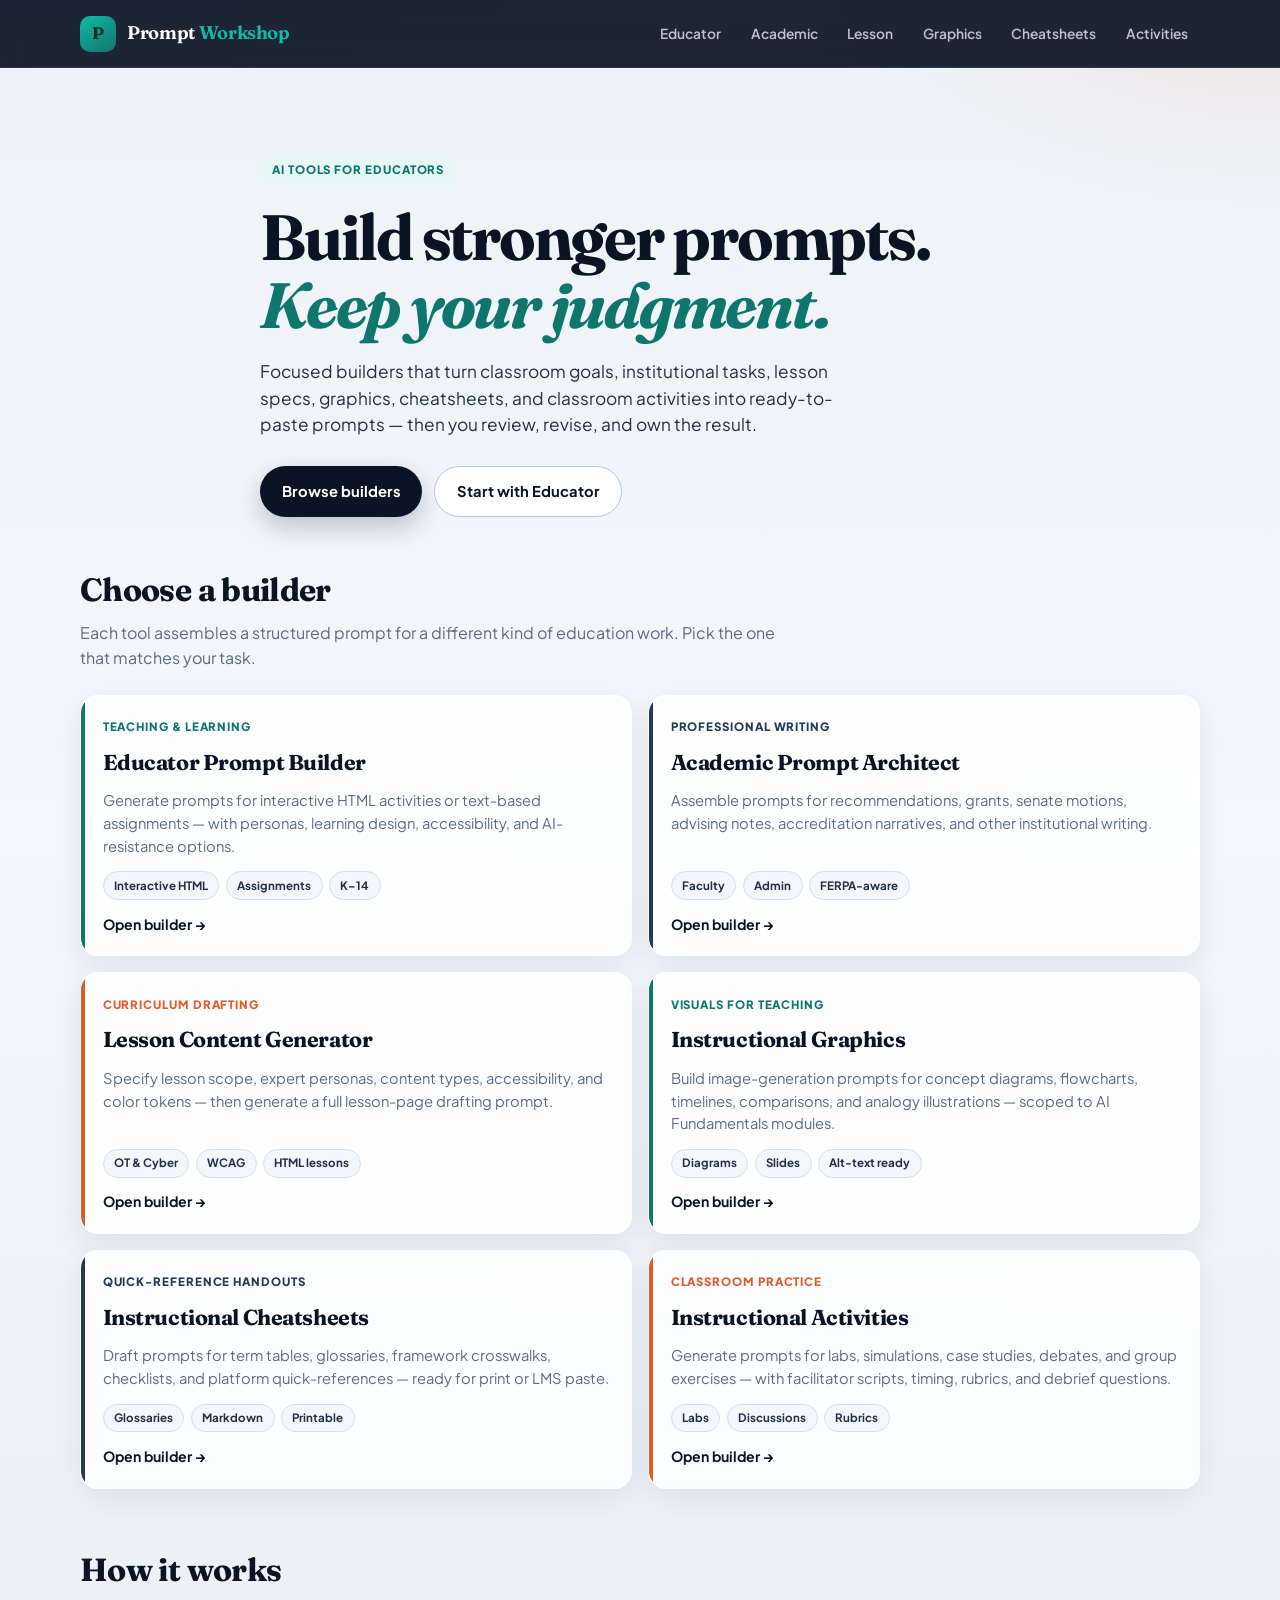
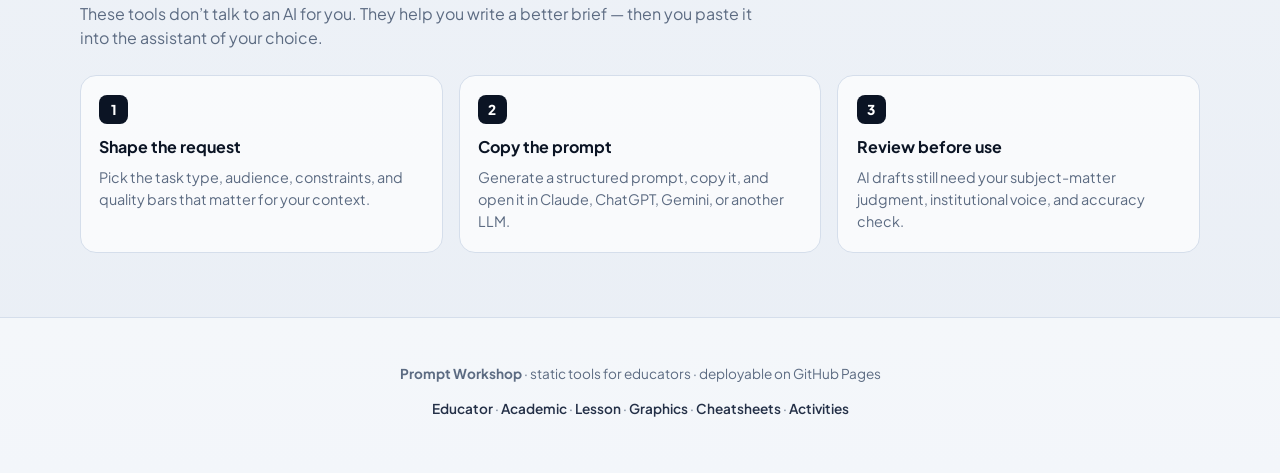
==== index.html @ 2d7a58cf "Add Prompt Workshop static site with six prompt builders Ship a GitHub Pages-ready home page and bui" ====
<!DOCTYPE html>
<html lang="en">
<head>
  <meta charset="UTF-8" />
  <meta name="viewport" content="width=device-width, initial-scale=1.0" />
  <meta name="description" content="Prompt Workshop — assemble ready-to-paste AI prompts for teaching, academic writing, and lesson content." />
  <title>Prompt Workshop</title>
  <link rel="preconnect" href="https://fonts.googleapis.com" />
  <link rel="preconnect" href="https://fonts.gstatic.com" crossorigin />
  <link href="https://fonts.googleapis.com/css2?family=Fraunces:opsz,wght@9..144,500;9..144,650;9..144,700&family=IBM+Plex+Mono:wght@400;500&family=Plus+Jakarta+Sans:wght@400;500;600;700;800&display=swap" rel="stylesheet" />
  <link rel="stylesheet" href="assets/css/site.css" />
</head>
<body>
  <a class="skip-link" href="#main">Skip to content</a>

  <header class="site-header" role="banner">
    <div class="site-header-inner">
      <a class="brand" href="index.html" aria-current="page">
        <span class="brand-mark" aria-hidden="true">P</span>
        <span class="brand-name">Prompt <span>Workshop</span></span>
      </a>
      <nav class="nav-links" aria-label="Primary">
        <a href="builders/educator.html">Educator</a>
        <a href="builders/academic.html">Academic</a>
        <a href="builders/lesson.html">Lesson</a>
        <a href="builders/graphics.html">Graphics</a>
        <a href="builders/cheatsheets.html">Cheatsheets</a>
        <a href="builders/activities.html">Activities</a>
      </nav>
    </div>
  </header>

  <main id="main">
    <section class="home-hero" aria-labelledby="hero-title">
      <div class="home-hero-inner">
        <span class="eyebrow">AI tools for educators</span>
        <h1 id="hero-title">Build stronger prompts.<br /><em>Keep your judgment.</em></h1>
        <p class="home-lead">
          Focused builders that turn classroom goals, institutional tasks, lesson specs,
          graphics, cheatsheets, and classroom activities into ready-to-paste prompts — then you review, revise, and own the result.
        </p>
        <div class="cta-row">
          <a class="btn btn-primary" href="#builders">Browse builders</a>
          <a class="btn btn-secondary" href="builders/educator.html">Start with Educator</a>
        </div>
      </div>
    </section>

    <section class="section" id="builders" aria-labelledby="builders-title">
      <div class="section-head">
        <h2 id="builders-title">Choose a builder</h2>
        <p>Each tool assembles a structured prompt for a different kind of education work. Pick the one that matches your task.</p>
      </div>
      <div class="builder-grid">
        <a class="builder-card" data-accent="teal" href="builders/educator.html">
          <span class="card-kicker">Teaching &amp; learning</span>
          <h3>Educator Prompt Builder</h3>
          <p>Generate prompts for interactive HTML activities or text-based assignments — with personas, learning design, accessibility, and AI-resistance options.</p>
          <div class="card-meta">
            <span class="chip-meta">Interactive HTML</span>
            <span class="chip-meta">Assignments</span>
            <span class="chip-meta">K–14</span>
          </div>
          <span class="card-cta">Open builder →</span>
        </a>

        <a class="builder-card" data-accent="navy" href="builders/academic.html">
          <span class="card-kicker">Professional writing</span>
          <h3>Academic Prompt Architect</h3>
          <p>Assemble prompts for recommendations, grants, senate motions, advising notes, accreditation narratives, and other institutional writing.</p>
          <div class="card-meta">
            <span class="chip-meta">Faculty</span>
            <span class="chip-meta">Admin</span>
            <span class="chip-meta">FERPA-aware</span>
          </div>
          <span class="card-cta">Open builder →</span>
        </a>

        <a class="builder-card" data-accent="coral" href="builders/lesson.html">
          <span class="card-kicker">Curriculum drafting</span>
          <h3>Lesson Content Generator</h3>
          <p>Specify lesson scope, expert personas, content types, accessibility, and color tokens — then generate a full lesson-page drafting prompt.</p>
          <div class="card-meta">
            <span class="chip-meta">OT &amp; Cyber</span>
            <span class="chip-meta">WCAG</span>
            <span class="chip-meta">HTML lessons</span>
          </div>
          <span class="card-cta">Open builder →</span>
        </a>

        <a class="builder-card" data-accent="teal" href="builders/graphics.html">
          <span class="card-kicker">Visuals for teaching</span>
          <h3>Instructional Graphics</h3>
          <p>Build image-generation prompts for concept diagrams, flowcharts, timelines, comparisons, and analogy illustrations — scoped to AI Fundamentals modules.</p>
          <div class="card-meta">
            <span class="chip-meta">Diagrams</span>
            <span class="chip-meta">Slides</span>
            <span class="chip-meta">Alt-text ready</span>
          </div>
          <span class="card-cta">Open builder →</span>
        </a>

        <a class="builder-card" data-accent="navy" href="builders/cheatsheets.html">
          <span class="card-kicker">Quick-reference handouts</span>
          <h3>Instructional Cheatsheets</h3>
          <p>Draft prompts for term tables, glossaries, framework crosswalks, checklists, and platform quick-references — ready for print or LMS paste.</p>
          <div class="card-meta">
            <span class="chip-meta">Glossaries</span>
            <span class="chip-meta">Markdown</span>
            <span class="chip-meta">Printable</span>
          </div>
          <span class="card-cta">Open builder →</span>
        </a>

        <a class="builder-card" data-accent="coral" href="builders/activities.html">
          <span class="card-kicker">Classroom practice</span>
          <h3>Instructional Activities</h3>
          <p>Generate prompts for labs, simulations, case studies, debates, and group exercises — with facilitator scripts, timing, rubrics, and debrief questions.</p>
          <div class="card-meta">
            <span class="chip-meta">Labs</span>
            <span class="chip-meta">Discussions</span>
            <span class="chip-meta">Rubrics</span>
          </div>
          <span class="card-cta">Open builder →</span>
        </a>
      </div>
    </section>

    <section class="section" aria-labelledby="how-title">
      <div class="section-head">
        <h2 id="how-title">How it works</h2>
        <p>These tools don’t talk to an AI for you. They help you write a better brief — then you paste it into the assistant of your choice.</p>
      </div>
      <div class="steps">
        <article class="step">
          <div class="step-num">1</div>
          <h3>Shape the request</h3>
          <p>Pick the task type, audience, constraints, and quality bars that matter for your context.</p>
        </article>
        <article class="step">
          <div class="step-num">2</div>
          <h3>Copy the prompt</h3>
          <p>Generate a structured prompt, copy it, and open it in Claude, ChatGPT, Gemini, or another LLM.</p>
        </article>
        <article class="step">
          <div class="step-num">3</div>
          <h3>Review before use</h3>
          <p>AI drafts still need your subject-matter judgment, institutional voice, and accuracy check.</p>
        </article>
      </div>
    </section>
  </main>

  <footer class="site-footer">
    <p><strong>Prompt Workshop</strong> · static tools for educators · deployable on GitHub Pages</p>
    <p style="margin-top:0.4rem;"><a href="builders/educator.html">Educator</a> · <a href="builders/academic.html">Academic</a> · <a href="builders/lesson.html">Lesson</a> · <a href="builders/graphics.html">Graphics</a> · <a href="builders/cheatsheets.html">Cheatsheets</a> · <a href="builders/activities.html">Activities</a></p>
  </footer>
</body>
</html>
---- assets/css/site.css ----
/* Prompt Workshop — shared design system */
:root {
  --ink: #0b1424;
  --ink-soft: #243047;
  --muted: #5c6b82;
  --paper: #f3f6fa;
  --surface: #ffffff;
  --line: #d5deeb;
  --line-strong: #b7c4d8;
  --teal: #0f766e;
  --teal-bright: #14b8a6;
  --teal-soft: #e6f7f4;
  --coral: #e05a2b;
  --coral-soft: #fff0e9;
  --navy: #102a43;
  --navy-mid: #243b53;
  --success: #157a3c;
  --success-soft: #e8f7ee;
  --shadow: 0 10px 30px rgba(16, 42, 67, 0.08);
  --shadow-lg: 0 24px 60px rgba(16, 42, 67, 0.14);
  --radius: 14px;
  --radius-sm: 8px;
  --font-display: "Fraunces", Georgia, serif;
  --font-body: "Plus Jakarta Sans", system-ui, sans-serif;
  --font-mono: "IBM Plex Mono", ui-monospace, monospace;
  --header-h: 68px;
  --max: 1120px;
  --transition: 180ms ease;
}

*, *::before, *::after { box-sizing: border-box; }
html { scroll-behavior: smooth; }
@media (prefers-reduced-motion: reduce) {
  *, *::before, *::after {
    animation: none !important;
    transition: none !important;
    scroll-behavior: auto !important;
  }
}

body {
  margin: 0;
  min-height: 100vh;
  font-family: var(--font-body);
  color: var(--ink);
  background:
    radial-gradient(1200px 500px at 10% -10%, rgba(20, 184, 166, 0.16), transparent 55%),
    radial-gradient(900px 420px at 100% 0%, rgba(224, 90, 43, 0.10), transparent 50%),
    linear-gradient(180deg, #eef3f8 0%, var(--paper) 40%, #e9eef5 100%);
  line-height: 1.55;
  -webkit-font-smoothing: antialiased;
}

a { color: var(--teal); }
a:focus-visible,
button:focus-visible,
input:focus-visible,
select:focus-visible,
textarea:focus-visible,
[tabindex]:focus-visible {
  outline: 3px solid var(--coral);
  outline-offset: 2px;
}

.skip-link {
  position: absolute;
  top: -48px;
  left: 1rem;
  z-index: 1000;
  background: var(--coral);
  color: #fff;
  padding: 0.55rem 1rem;
  border-radius: 0 0 8px 8px;
  font-weight: 700;
  text-decoration: none;
}
.skip-link:focus { top: 0; }

.site-header {
  position: sticky;
  top: 0;
  z-index: 100;
  height: var(--header-h);
  display: flex;
  align-items: center;
  backdrop-filter: blur(14px);
  background: rgba(11, 20, 36, 0.92);
  border-bottom: 1px solid rgba(255, 255, 255, 0.08);
}
.site-header-inner {
  width: min(100% - 2rem, var(--max));
  margin: 0 auto;
  display: flex;
  align-items: center;
  justify-content: space-between;
  gap: 1rem;
}
.brand {
  display: inline-flex;
  align-items: center;
  gap: 0.7rem;
  text-decoration: none;
  color: #fff;
}
.brand-mark {
  width: 36px;
  height: 36px;
  border-radius: 10px;
  display: grid;
  place-items: center;
  background: linear-gradient(145deg, var(--teal-bright), var(--teal));
  color: #042f2e;
  font-family: var(--font-display);
  font-weight: 700;
  font-size: 1.05rem;
}
.brand-name {
  font-family: var(--font-display);
  font-weight: 650;
  font-size: 1.15rem;
  letter-spacing: -0.02em;
}
.brand-name span { color: var(--teal-bright); }
.nav-links {
  display: flex;
  align-items: center;
  gap: 0.35rem;
  flex-wrap: wrap;
  justify-content: flex-end;
}
.nav-links a {
  color: rgba(255, 255, 255, 0.72);
  text-decoration: none;
  font-size: 0.86rem;
  font-weight: 600;
  padding: 0.45rem 0.75rem;
  border-radius: 999px;
  transition: background var(--transition), color var(--transition);
}
.nav-links a:hover,
.nav-links a[aria-current="page"] {
  color: #fff;
  background: rgba(255, 255, 255, 0.1);
}

.site-footer {
  margin-top: 4rem;
  padding: 2rem 1rem 2.5rem;
  text-align: center;
  color: var(--muted);
  font-size: 0.85rem;
  border-top: 1px solid var(--line);
  background: rgba(255, 255, 255, 0.45);
}
.site-footer a { color: var(--ink-soft); font-weight: 600; text-decoration: none; }
.site-footer a:hover { color: var(--teal); }

/* Home hero */
.home-hero {
  position: relative;
  overflow: hidden;
  padding: clamp(3rem, 8vw, 5.5rem) 1rem 3rem;
}
.home-hero-inner {
  width: min(100%, var(--max));
  margin: 0 auto;
  display: grid;
  gap: 1.25rem;
  max-width: 760px;
  animation: rise-in 700ms cubic-bezier(0.22, 1, 0.36, 1) both;
}
@keyframes rise-in {
  from { opacity: 0; transform: translateY(18px); }
  to { opacity: 1; transform: translateY(0); }
}
@keyframes fade-up {
  from { opacity: 0; transform: translateY(12px); }
  to { opacity: 1; transform: translateY(0); }
}
.eyebrow {
  display: inline-flex;
  align-items: center;
  gap: 0.45rem;
  width: fit-content;
  padding: 0.3rem 0.75rem;
  border-radius: 999px;
  background: var(--teal-soft);
  color: var(--teal);
  font-size: 0.72rem;
  font-weight: 800;
  letter-spacing: 0.08em;
  text-transform: uppercase;
}
.home-hero h1 {
  margin: 0;
  font-family: var(--font-display);
  font-size: clamp(2.4rem, 6vw, 4rem);
  line-height: 1.05;
  letter-spacing: -0.035em;
  color: var(--ink);
}
.home-hero h1 em {
  font-style: italic;
  color: var(--teal);
}
.home-lead {
  margin: 0;
  max-width: 46ch;
  font-size: 1.08rem;
  color: var(--ink-soft);
}
.cta-row {
  display: flex;
  flex-wrap: wrap;
  gap: 0.75rem;
  margin-top: 0.5rem;
}
.btn {
  display: inline-flex;
  align-items: center;
  justify-content: center;
  gap: 0.45rem;
  border: none;
  border-radius: 999px;
  padding: 0.8rem 1.35rem;
  font: inherit;
  font-weight: 700;
  font-size: 0.92rem;
  cursor: pointer;
  text-decoration: none;
  transition: transform var(--transition), box-shadow var(--transition), background var(--transition);
}
.btn:hover { transform: translateY(-1px); }
.btn-primary {
  background: var(--ink);
  color: #fff;
  box-shadow: 0 10px 24px rgba(11, 20, 36, 0.22);
}
.btn-primary:hover { background: var(--navy-mid); color: #fff; }
.btn-secondary {
  background: #fff;
  color: var(--ink);
  border: 1.5px solid var(--line-strong);
}
.btn-secondary:hover { border-color: var(--ink); color: var(--ink); }
.btn-accent {
  background: var(--teal);
  color: #fff;
}
.btn-accent:hover { background: #0d9488; color: #fff; }
.btn-ghost {
  background: transparent;
  color: var(--ink-soft);
  border: 1.5px solid var(--line);
}
.btn-ghost:hover { border-color: var(--ink); color: var(--ink); }
.btn-sm { padding: 0.5rem 0.9rem; font-size: 0.82rem; }

.section {
  width: min(100% - 2rem, var(--max));
  margin: 0 auto 3.5rem;
}
.section-head {
  display: grid;
  gap: 0.45rem;
  margin-bottom: 1.5rem;
}
.section-head h2 {
  margin: 0;
  font-family: var(--font-display);
  font-size: clamp(1.55rem, 3vw, 2rem);
  letter-spacing: -0.02em;
}
.section-head p {
  margin: 0;
  color: var(--muted);
  max-width: 58ch;
}

.builder-grid {
  display: grid;
  grid-template-columns: repeat(2, 1fr);
  gap: 1rem;
}
@media (max-width: 720px) {
  .builder-grid { grid-template-columns: 1fr; }
}
.builder-card:nth-child(4) { animation-delay: 320ms; }
.builder-card:nth-child(5) { animation-delay: 400ms; }
.builder-card:nth-child(6) { animation-delay: 480ms; }
.builder-card {
  position: relative;
  display: flex;
  flex-direction: column;
  gap: 0.85rem;
  padding: 1.4rem 1.35rem 1.25rem;
  background: rgba(255, 255, 255, 0.82);
  border: 1px solid rgba(255, 255, 255, 0.9);
  border-radius: 18px;
  box-shadow: var(--shadow);
  text-decoration: none;
  color: inherit;
  overflow: hidden;
  transition: transform var(--transition), box-shadow var(--transition);
  animation: fade-up 650ms cubic-bezier(0.22, 1, 0.36, 1) both;
}
.builder-card:nth-child(1) { animation-delay: 80ms; }
.builder-card:nth-child(2) { animation-delay: 160ms; }
.builder-card:nth-child(3) { animation-delay: 240ms; }
.builder-card::before {
  content: "";
  position: absolute;
  inset: 0 auto 0 0;
  width: 4px;
  background: var(--accent, var(--teal));
}
.builder-card:hover {
  transform: translateY(-3px);
  box-shadow: var(--shadow-lg);
}
.builder-card:hover .card-cta {
  transform: translateX(4px);
}
.builder-card[data-accent="teal"] { --accent: var(--teal); }
.builder-card[data-accent="coral"] { --accent: var(--coral); }
.builder-card[data-accent="navy"] { --accent: var(--navy-mid); }
.card-kicker {
  font-size: 0.72rem;
  font-weight: 800;
  letter-spacing: 0.08em;
  text-transform: uppercase;
  color: var(--accent, var(--teal));
}
.builder-card h3 {
  margin: 0;
  font-family: var(--font-display);
  font-size: 1.35rem;
  letter-spacing: -0.02em;
  line-height: 1.2;
}
.builder-card p {
  margin: 0;
  color: var(--muted);
  font-size: 0.92rem;
  flex: 1;
}
.card-meta {
  display: flex;
  flex-wrap: wrap;
  gap: 0.4rem;
}
.chip-meta {
  font-size: 0.72rem;
  font-weight: 700;
  color: var(--ink-soft);
  background: var(--paper);
  border: 1px solid var(--line);
  border-radius: 999px;
  padding: 0.28rem 0.65rem;
}
.card-cta {
  font-weight: 700;
  font-size: 0.88rem;
  color: var(--ink);
  display: inline-block;
  transition: transform var(--transition);
}

.steps {
  display: grid;
  grid-template-columns: repeat(3, 1fr);
  gap: 1rem;
}
@media (max-width: 800px) {
  .steps { grid-template-columns: 1fr; }
}
.step {
  padding: 1.2rem 1.15rem;
  border-radius: 16px;
  background: rgba(255, 255, 255, 0.7);
  border: 1px solid var(--line);
}
.step-num {
  display: inline-grid;
  place-items: center;
  width: 1.8rem;
  height: 1.8rem;
  border-radius: 8px;
  background: var(--ink);
  color: #fff;
  font-weight: 800;
  font-size: 0.85rem;
  margin-bottom: 0.7rem;
}
.step h3 {
  margin: 0 0 0.35rem;
  font-size: 1rem;
}
.step p {
  margin: 0;
  color: var(--muted);
  font-size: 0.9rem;
}

/* Builder page chrome */
.builder-shell {
  width: min(100% - 2rem, 1200px);
  margin: 1.5rem auto 3rem;
}
.builder-intro {
  margin-bottom: 1.5rem;
  padding: 1.5rem 1.6rem;
  border-radius: 18px;
  background:
    linear-gradient(135deg, rgba(15, 118, 110, 0.08), transparent 45%),
    linear-gradient(180deg, #fff, #f7fafc);
  border: 1px solid var(--line);
  box-shadow: var(--shadow);
}
.builder-intro h1 {
  margin: 0 0 0.4rem;
  font-family: var(--font-display);
  font-size: clamp(1.7rem, 3.5vw, 2.35rem);
  letter-spacing: -0.025em;
}
.builder-intro p {
  margin: 0;
  color: var(--ink-soft);
  max-width: 70ch;
}
.builder-layout {
  display: grid;
  grid-template-columns: 1.15fr 0.85fr;
  gap: 1.1rem;
  align-items: start;
}
@media (max-width: 980px) {
  .builder-layout { grid-template-columns: 1fr; }
}
.panel {
  background: rgba(255, 255, 255, 0.88);
  border: 1px solid var(--line);
  border-radius: 16px;
  box-shadow: var(--shadow);
  overflow: hidden;
}
.panel-head {
  display: flex;
  align-items: baseline;
  justify-content: space-between;
  gap: 0.75rem;
  padding: 0.95rem 1.15rem;
  border-bottom: 1px solid var(--line);
  background: linear-gradient(180deg, #fff, #f8fafc);
}
.panel-head h2 {
  margin: 0;
  font-size: 0.95rem;
  font-weight: 800;
  letter-spacing: 0.01em;
}
.panel-head .hint {
  color: var(--muted);
  font-size: 0.78rem;
}
.panel-body { padding: 1.1rem 1.15rem 1.25rem; }
.stack > * + * { margin-top: 1.15rem; }

.field-label {
  display: block;
  margin-bottom: 0.4rem;
  font-size: 0.78rem;
  font-weight: 800;
  letter-spacing: 0.04em;
  text-transform: uppercase;
  color: var(--ink-soft);
}
.field-hint {
  margin: 0.35rem 0 0.55rem;
  font-size: 0.8rem;
  color: var(--muted);
}
input[type="text"],
input[type="number"],
input[type="url"],
select,
textarea {
  width: 100%;
  border: 1.5px solid var(--line);
  border-radius: var(--radius-sm);
  background: #fff;
  color: var(--ink);
  font: inherit;
  padding: 0.65rem 0.75rem;
  transition: border-color var(--transition), box-shadow var(--transition);
}
textarea { min-height: 96px; resize: vertical; font-family: inherit; }
input:focus, select:focus, textarea:focus {
  border-color: var(--teal);
  box-shadow: 0 0 0 3px rgba(15, 118, 110, 0.15);
  outline: none;
}
.row {
  display: grid;
  grid-template-columns: repeat(auto-fit, minmax(160px, 1fr));
  gap: 0.75rem;
}

.chip-grid {
  display: flex;
  flex-wrap: wrap;
  gap: 0.45rem;
}
.chip {
  appearance: none;
  border: 1.5px solid var(--line);
  background: #fff;
  color: var(--ink-soft);
  border-radius: 999px;
  padding: 0.42rem 0.8rem;
  font: inherit;
  font-size: 0.82rem;
  font-weight: 600;
  cursor: pointer;
  transition: background var(--transition), border-color var(--transition), color var(--transition), transform 120ms ease;
}
.chip:hover { border-color: var(--teal); color: var(--ink); transform: translateY(-1px); }
.chip.active,
.chip[aria-pressed="true"],
.chip.checked {
  background: var(--teal-soft);
  border-color: var(--teal);
  color: var(--teal);
}
.chip-card {
  display: flex;
  flex-direction: column;
  gap: 0.2rem;
  align-items: flex-start;
  text-align: left;
  width: 100%;
  border-radius: 12px;
  padding: 0.75rem 0.85rem;
}
.chip-card .chip-title { font-weight: 750; color: var(--ink); font-size: 0.88rem; }
.chip-card .chip-desc { font-size: 0.78rem; color: var(--muted); font-weight: 500; line-height: 1.4; }
.chip-card.active .chip-title,
.chip-card.checked .chip-title { color: var(--teal); }

.seg {
  display: inline-flex;
  flex-wrap: wrap;
  gap: 0.35rem;
  padding: 0.25rem;
  background: var(--paper);
  border: 1px solid var(--line);
  border-radius: 999px;
}
.seg button {
  border: none;
  background: transparent;
  color: var(--muted);
  font: inherit;
  font-weight: 700;
  font-size: 0.82rem;
  padding: 0.45rem 0.85rem;
  border-radius: 999px;
  cursor: pointer;
}
.seg button.active {
  background: #fff;
  color: var(--ink);
  box-shadow: var(--shadow);
}

.output-panel {
  position: sticky;
  top: calc(var(--header-h) + 1rem);
}
.output-box {
  width: 100%;
  min-height: 320px;
  max-height: 62vh;
  border: 1.5px solid var(--line);
  border-radius: 12px;
  background: #0b1424;
  color: #d7e8ff;
  font-family: var(--font-mono);
  font-size: 0.78rem;
  line-height: 1.55;
  padding: 1rem;
  white-space: pre-wrap;
  overflow: auto;
}
.output-box.empty { color: #7f92ad; }
.output-actions {
  display: flex;
  flex-wrap: wrap;
  gap: 0.5rem;
  margin-top: 0.85rem;
}
.stats {
  display: flex;
  gap: 0.75rem;
  color: var(--muted);
  font-size: 0.78rem;
  font-weight: 600;
  margin-bottom: 0.65rem;
}
.copy-toast {
  opacity: 0;
  color: var(--success);
  font-weight: 700;
  font-size: 0.82rem;
  transition: opacity var(--transition);
}
.copy-toast.show { opacity: 1; }

.mode-row {
  display: flex;
  gap: 0.45rem;
  flex-wrap: wrap;
  margin-bottom: 0.85rem;
}
.mode-btn {
  border: 1.5px solid var(--line);
  background: #fff;
  color: var(--ink-soft);
  border-radius: 10px;
  padding: 0.55rem 0.9rem;
  font: inherit;
  font-weight: 700;
  font-size: 0.84rem;
  cursor: pointer;
}
.mode-btn.active {
  background: var(--ink);
  border-color: var(--ink);
  color: #fff;
}

.scheme-grid {
  display: grid;
  grid-template-columns: repeat(auto-fit, minmax(140px, 1fr));
  gap: 0.6rem;
}
.scheme-card {
  border: 1.5px solid var(--line);
  border-radius: 12px;
  padding: 0.75rem;
  background: #fff;
  cursor: pointer;
  text-align: left;
}
.scheme-card.selected {
  border-color: var(--teal);
  box-shadow: 0 0 0 3px rgba(15, 118, 110, 0.12);
}
.scheme-swatches { display: flex; gap: 0.25rem; margin-bottom: 0.45rem; }
.scheme-swatches span {
  width: 18px; height: 18px; border-radius: 999px; border: 1px solid rgba(0,0,0,0.08);
}
.scheme-name { font-weight: 750; font-size: 0.82rem; }
.scheme-desc { font-size: 0.74rem; color: var(--muted); margin-top: 0.15rem; }

.feature-item {
  display: flex;
  gap: 0.75rem;
  align-items: flex-start;
  padding: 0.75rem;
  border: 1px solid var(--line);
  border-radius: 12px;
  margin-bottom: 0.5rem;
  background: #fff;
}
.feature-item .ft-title { display: block; font-weight: 750; font-size: 0.9rem; }
.feature-item .ft-desc { display: block; font-size: 0.8rem; color: var(--muted); }

.link-btn {
  background: none;
  border: none;
  color: var(--teal);
  font: inherit;
  font-weight: 700;
  font-size: 0.82rem;
  cursor: pointer;
  padding: 0;
}
.select-all-row { margin-bottom: 0.55rem; }

.lesson-preview {
  margin-top: 0.75rem;
  padding: 0.9rem 1rem;
  border-radius: 12px;
  background: var(--paper);
  border: 1px solid var(--line);
}
.lp-top {
  display: flex;
  justify-content: space-between;
  gap: 0.5rem;
  font-size: 0.78rem;
  font-weight: 700;
  color: var(--muted);
  margin-bottom: 0.35rem;
}
.lp-title { font-family: var(--font-display); font-size: 1.05rem; margin-bottom: 0.3rem; }
.lp-desc { font-size: 0.86rem; color: var(--ink-soft); }
.lp-terms { margin-top: 0.55rem; font-size: 0.8rem; color: var(--muted); }
.strand-tag {
  font-size: 0.68rem;
  font-weight: 800;
  letter-spacing: 0.04em;
  text-transform: uppercase;
  padding: 0.2rem 0.5rem;
  border-radius: 999px;
  background: var(--teal-soft);
  color: var(--teal);
}
.safety-flag {
  margin-top: 0.55rem;
  padding: 0.45rem 0.65rem;
  border-radius: 8px;
  background: var(--coral-soft);
  color: #9a3412;
  font-size: 0.78rem;
  font-weight: 700;
}

.generate-bar {
  display: flex;
  justify-content: center;
  margin: 1.25rem 0;
}
.btn-generate {
  background: linear-gradient(135deg, var(--ink), var(--navy-mid));
  color: #fff;
  border: none;
  border-radius: 999px;
  padding: 0.95rem 1.8rem;
  font: inherit;
  font-weight: 800;
  font-size: 1rem;
  cursor: pointer;
  box-shadow: 0 14px 30px rgba(11, 20, 36, 0.25);
}
.btn-generate:hover { transform: translateY(-1px); }

.required-note {
  margin-top: 0.85rem;
  font-size: 0.8rem;
  color: var(--muted);
}
.output-section { display: none; }
.output-section.show { display: block; }

.audience-groups {
  display: grid;
  gap: 0.85rem;
}
.audience-group h4 {
  margin: 0 0 0.4rem;
  font-size: 0.78rem;
  text-transform: uppercase;
  letter-spacing: 0.05em;
  color: var(--muted);
}

.persona-grid {
  display: grid;
  grid-template-columns: repeat(auto-fit, minmax(150px, 1fr));
  gap: 0.5rem;
}
.persona-btn {
  border: 1.5px solid var(--line);
  background: #fff;
  border-radius: 12px;
  padding: 0.8rem 0.75rem;
  text-align: left;
  cursor: pointer;
  font: inherit;
}
.persona-btn strong { display: block; font-size: 0.86rem; color: var(--ink); }
.persona-btn span { display: block; font-size: 0.74rem; color: var(--muted); margin-top: 0.15rem; }
.persona-btn.active {
  border-color: var(--teal);
  background: var(--teal-soft);
}

.cat-grid {
  display: grid;
  grid-template-columns: repeat(auto-fit, minmax(160px, 1fr));
  gap: 0.5rem;
}
.cat-btn {
  border: 1.5px solid var(--line);
  background: #fff;
  border-radius: 12px;
  padding: 0.85rem 0.8rem;
  text-align: left;
  cursor: pointer;
  font: inherit;
  font-weight: 700;
  font-size: 0.86rem;
  color: var(--ink);
}
.cat-btn.active {
  border-color: var(--teal);
  background: var(--teal-soft);
  color: var(--teal);
}

.example-grid {
  display: grid;
  grid-template-columns: repeat(auto-fit, minmax(220px, 1fr));
  gap: 0.55rem;
}
.example-btn {
  border: 1.5px solid var(--line);
  background: #fff;
  border-radius: 12px;
  padding: 0.8rem;
  text-align: left;
  cursor: pointer;
  font: inherit;
}
.example-btn strong { display: block; font-size: 0.84rem; margin-bottom: 0.2rem; }
.example-btn span { display: block; font-size: 0.76rem; color: var(--muted); }

@media print {
  .site-header, .site-footer, .output-actions, .generate-bar, .nav-links { display: none !important; }
  body { background: #fff; }
  .output-box { max-height: none; color: #000; background: #fff; border-color: #ccc; }
}
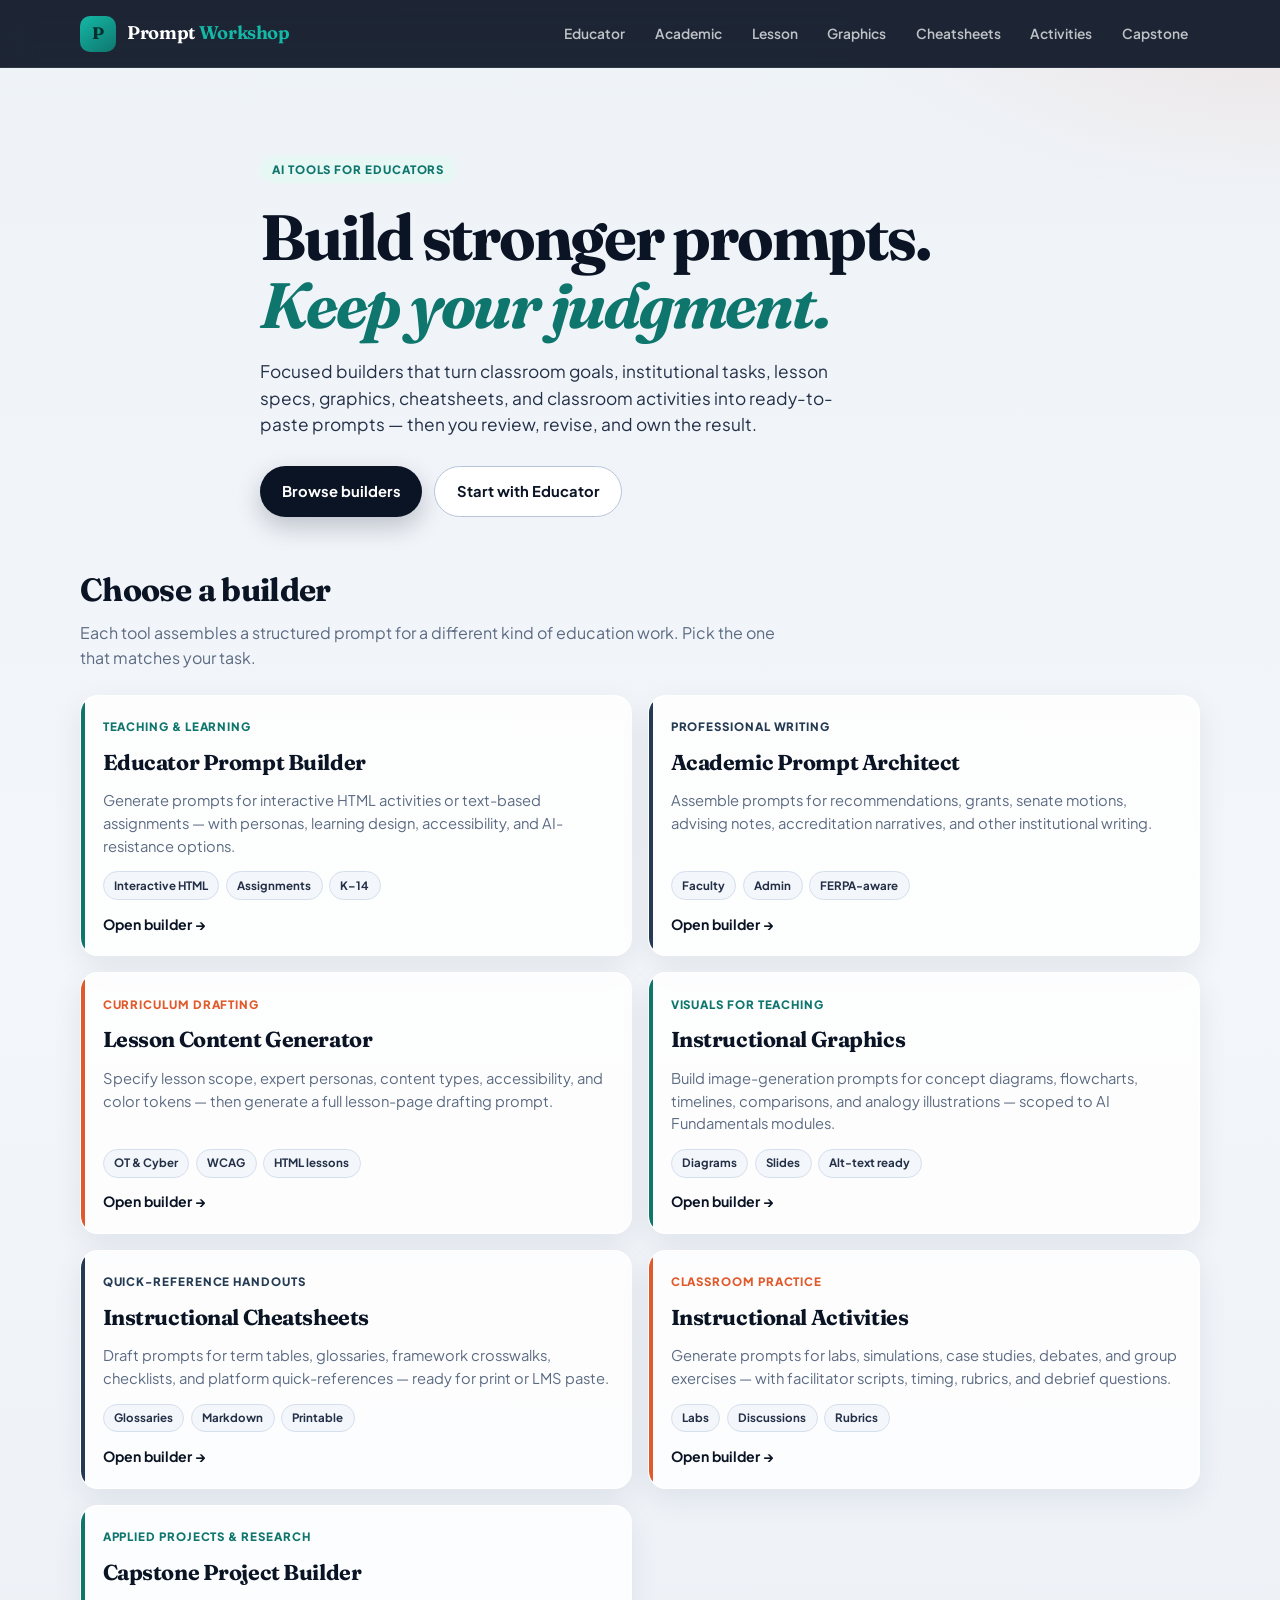
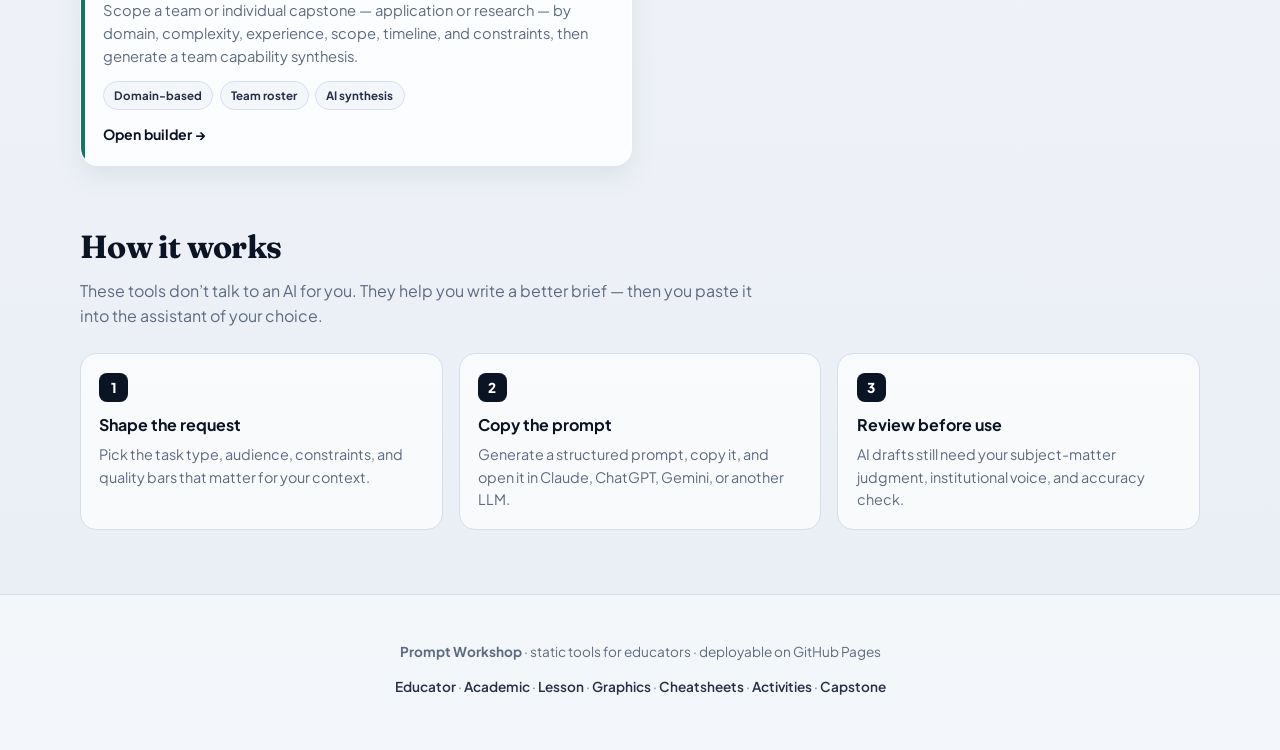
==== commit c2d8e4bb: "Add Capstone Project Builder for scoping team/individual projects Lets students pick a domain/sub-in" ====
--- a/index.html
+++ b/index.html
@@ -26,6 +26,7 @@
         <a href="builders/graphics.html">Graphics</a>
         <a href="builders/cheatsheets.html">Cheatsheets</a>
         <a href="builders/activities.html">Activities</a>
+        <a href="builders/capstone.html">Capstone</a>
       </nav>
     </div>
   </header>
@@ -123,6 +124,18 @@
           </div>
           <span class="card-cta">Open builder →</span>
         </a>
+
+        <a class="builder-card" data-accent="teal" href="builders/capstone.html">
+          <span class="card-kicker">Applied projects &amp; research</span>
+          <h3>Capstone Project Builder</h3>
+          <p>Scope a team or individual capstone — application or research — by domain, complexity, experience, scope, timeline, and constraints, then generate a team capability synthesis.</p>
+          <div class="card-meta">
+            <span class="chip-meta">Domain-based</span>
+            <span class="chip-meta">Team roster</span>
+            <span class="chip-meta">AI synthesis</span>
+          </div>
+          <span class="card-cta">Open builder →</span>
+        </a>
       </div>
     </section>
 
@@ -153,7 +166,7 @@
 
   <footer class="site-footer">
     <p><strong>Prompt Workshop</strong> · static tools for educators · deployable on GitHub Pages</p>
-    <p style="margin-top:0.4rem;"><a href="builders/educator.html">Educator</a> · <a href="builders/academic.html">Academic</a> · <a href="builders/lesson.html">Lesson</a> · <a href="builders/graphics.html">Graphics</a> · <a href="builders/cheatsheets.html">Cheatsheets</a> · <a href="builders/activities.html">Activities</a></p>
+    <p style="margin-top:0.4rem;"><a href="builders/educator.html">Educator</a> · <a href="builders/academic.html">Academic</a> · <a href="builders/lesson.html">Lesson</a> · <a href="builders/graphics.html">Graphics</a> · <a href="builders/cheatsheets.html">Cheatsheets</a> · <a href="builders/activities.html">Activities</a> · <a href="builders/capstone.html">Capstone</a></p>
   </footer>
 </body>
 </html>
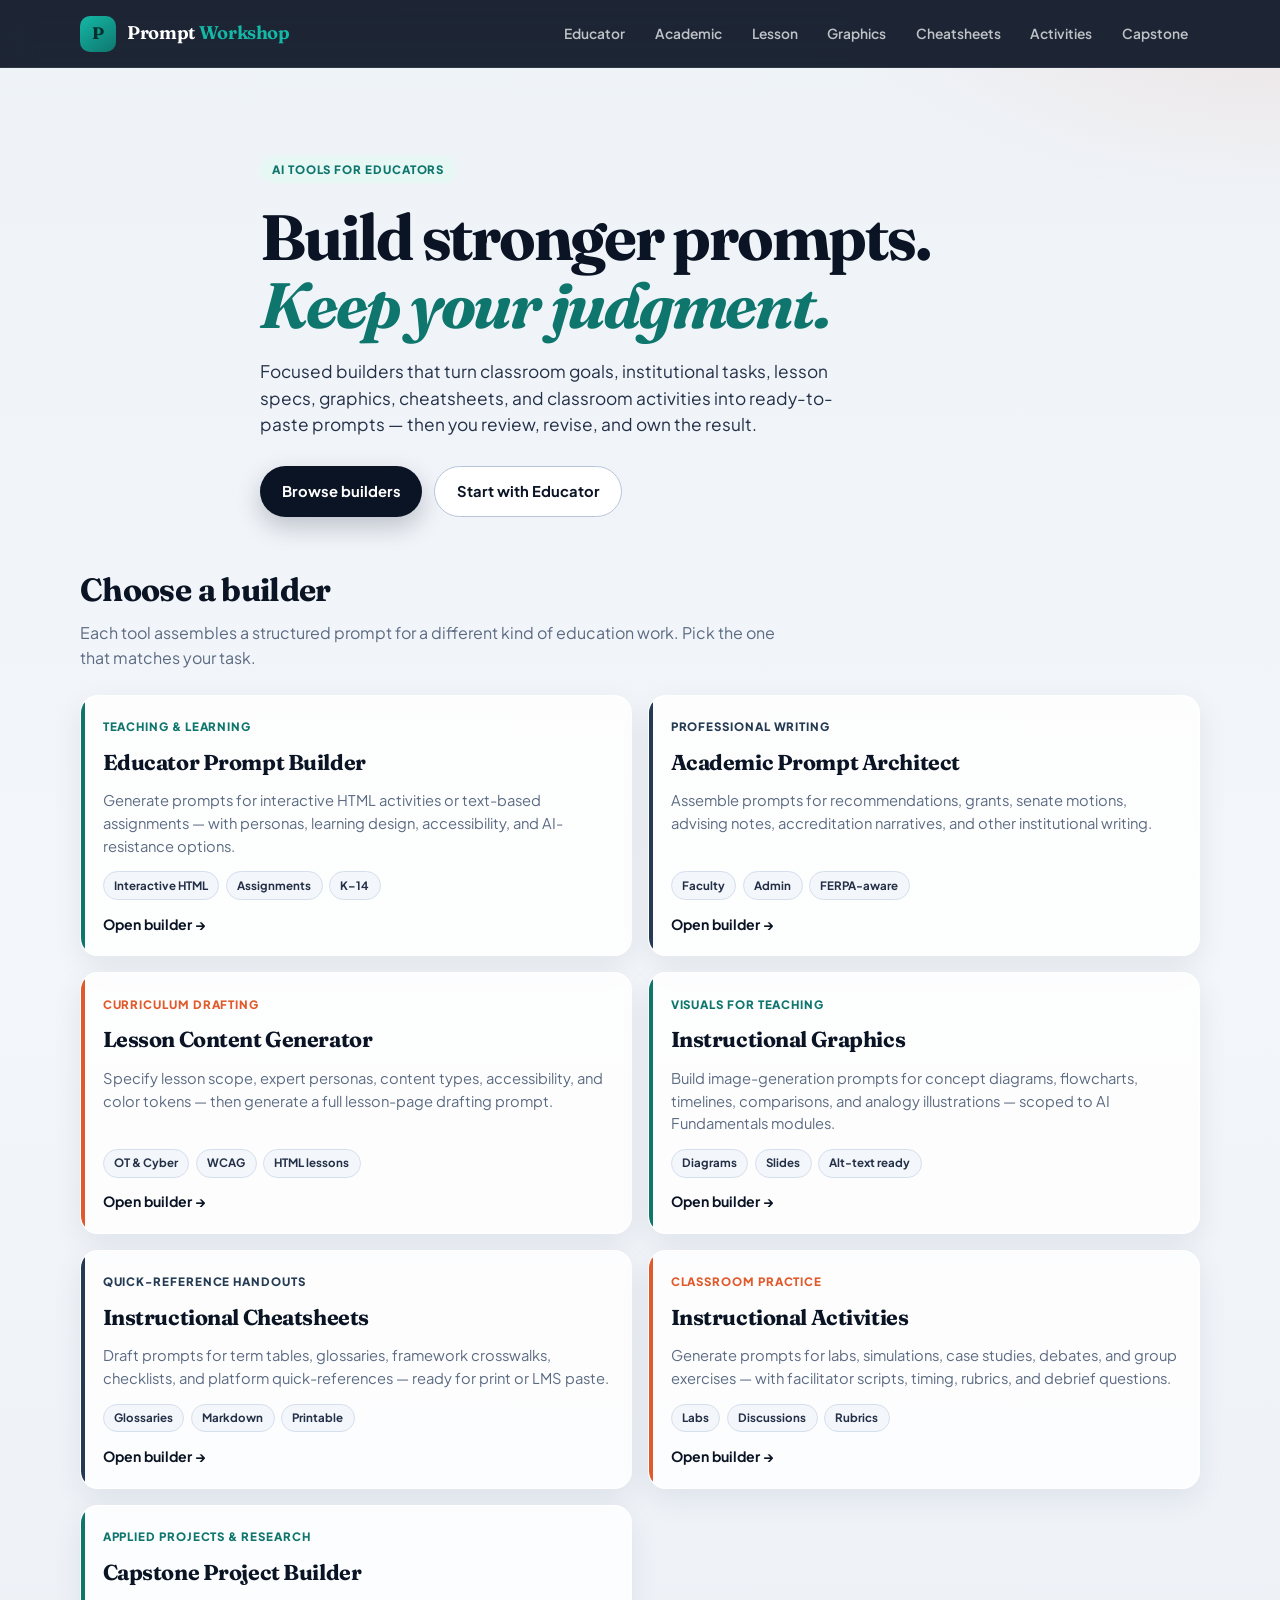
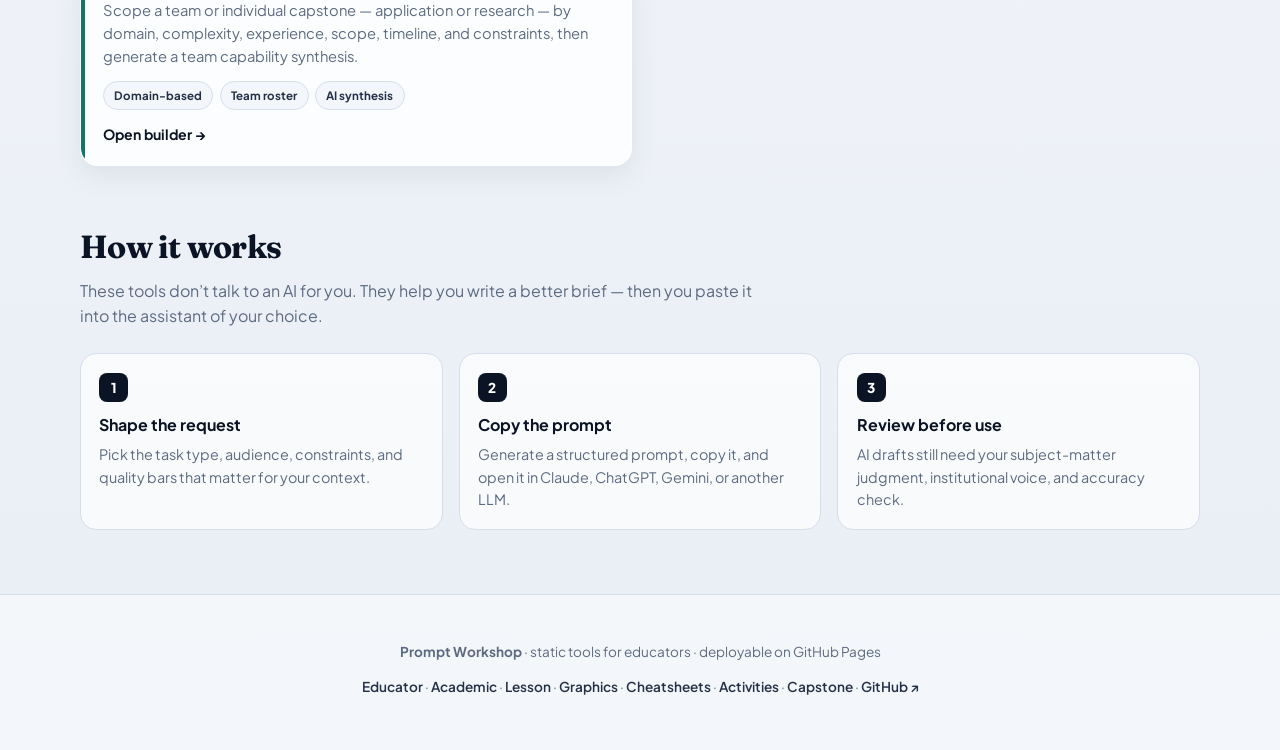
==== commit 1d5eb66a: "Add MIT LICENSE and link the site to its GitHub repo The site had no license file and none of its pa" ====
--- a/index.html
+++ b/index.html
@@ -166,7 +166,7 @@
 
   <footer class="site-footer">
     <p><strong>Prompt Workshop</strong> · static tools for educators · deployable on GitHub Pages</p>
-    <p style="margin-top:0.4rem;"><a href="builders/educator.html">Educator</a> · <a href="builders/academic.html">Academic</a> · <a href="builders/lesson.html">Lesson</a> · <a href="builders/graphics.html">Graphics</a> · <a href="builders/cheatsheets.html">Cheatsheets</a> · <a href="builders/activities.html">Activities</a> · <a href="builders/capstone.html">Capstone</a></p>
+    <p style="margin-top:0.4rem;"><a href="builders/educator.html">Educator</a> · <a href="builders/academic.html">Academic</a> · <a href="builders/lesson.html">Lesson</a> · <a href="builders/graphics.html">Graphics</a> · <a href="builders/cheatsheets.html">Cheatsheets</a> · <a href="builders/activities.html">Activities</a> · <a href="builders/capstone.html">Capstone</a> · <a href="https://github.com/clarkngo/prompt-builder" target="_blank" rel="noopener noreferrer">GitHub ↗</a></p>
   </footer>
 </body>
 </html>
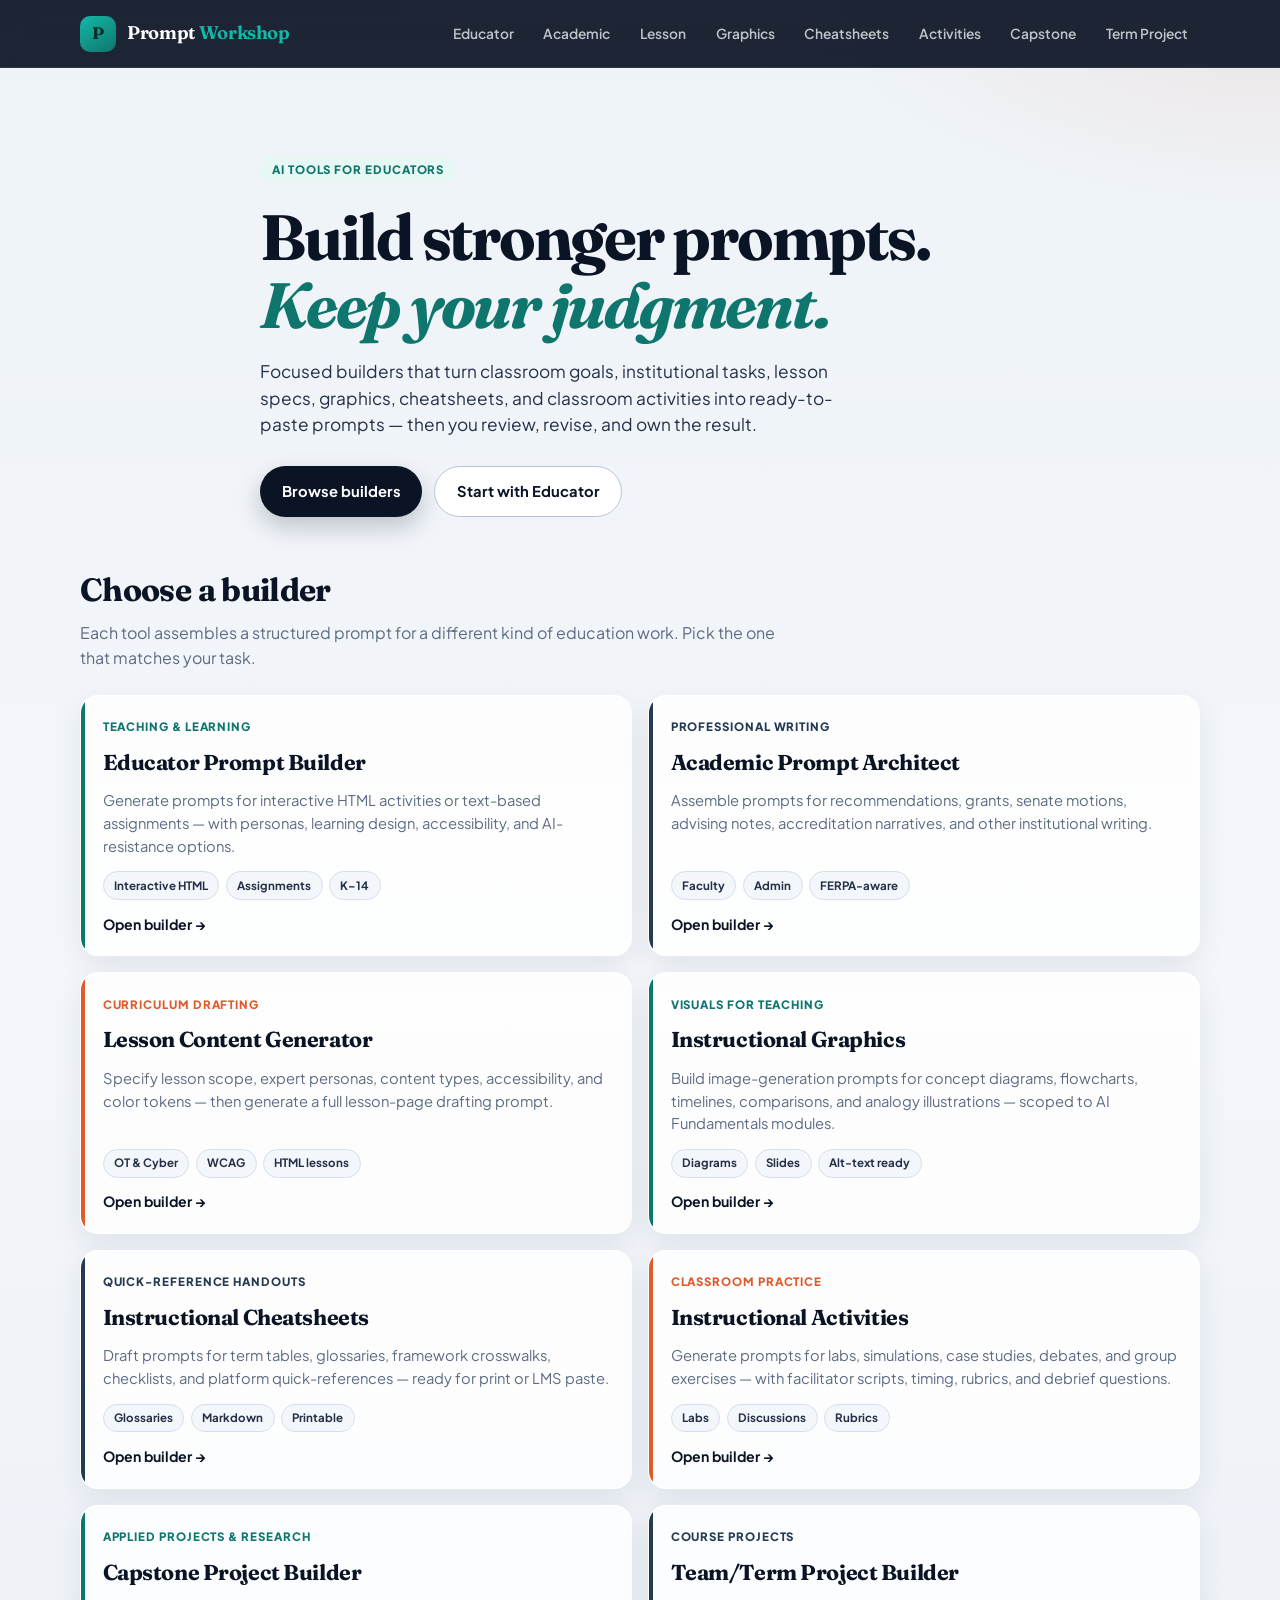
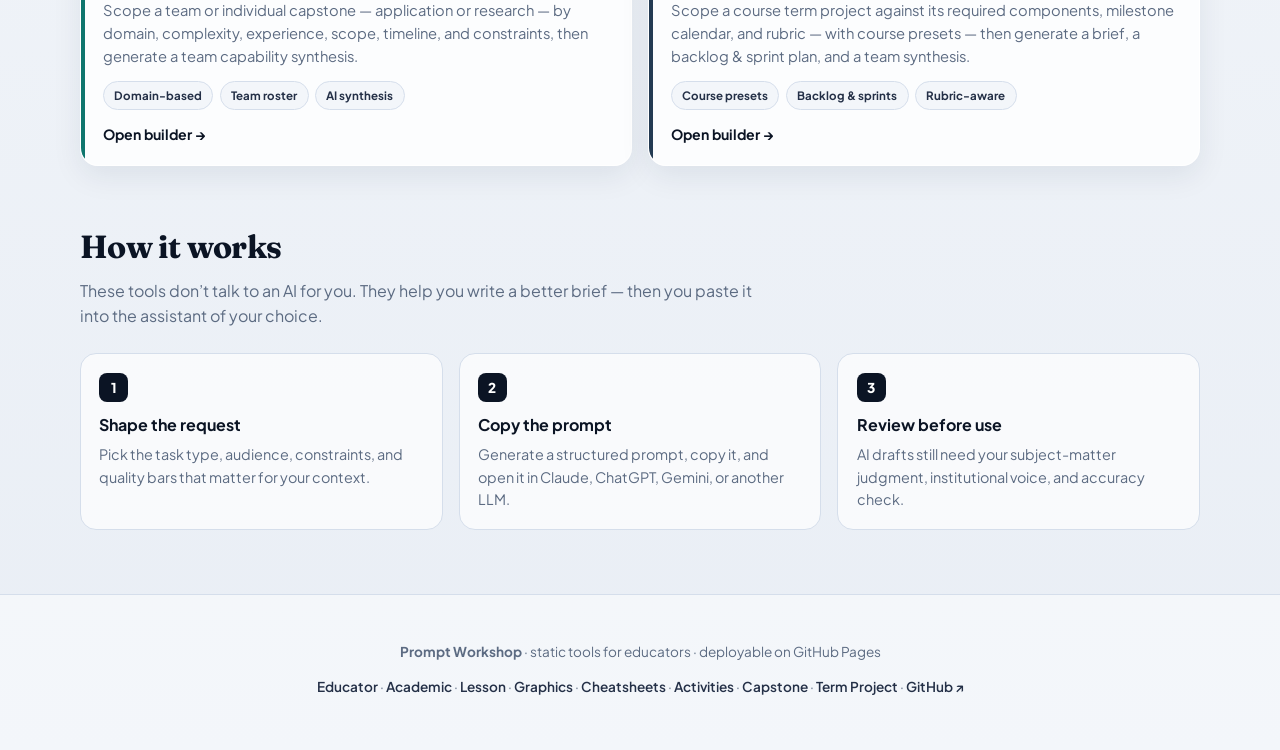
==== commit 78295d3b: "Add Team/Term Project Builder with course presets Generic builder for scoping course term projects a" ====
--- a/index.html
+++ b/index.html
@@ -27,6 +27,7 @@
         <a href="builders/cheatsheets.html">Cheatsheets</a>
         <a href="builders/activities.html">Activities</a>
         <a href="builders/capstone.html">Capstone</a>
+        <a href="builders/term-project.html">Term Project</a>
       </nav>
     </div>
   </header>
@@ -136,6 +137,18 @@
           </div>
           <span class="card-cta">Open builder →</span>
         </a>
+
+        <a class="builder-card" data-accent="navy" href="builders/term-project.html">
+          <span class="card-kicker">Course projects</span>
+          <h3>Team/Term Project Builder</h3>
+          <p>Scope a course term project against its required components, milestone calendar, and rubric — with course presets — then generate a brief, a backlog &amp; sprint plan, and a team synthesis.</p>
+          <div class="card-meta">
+            <span class="chip-meta">Course presets</span>
+            <span class="chip-meta">Backlog &amp; sprints</span>
+            <span class="chip-meta">Rubric-aware</span>
+          </div>
+          <span class="card-cta">Open builder →</span>
+        </a>
       </div>
     </section>
 
@@ -166,7 +179,7 @@
 
   <footer class="site-footer">
     <p><strong>Prompt Workshop</strong> · static tools for educators · deployable on GitHub Pages</p>
-    <p style="margin-top:0.4rem;"><a href="builders/educator.html">Educator</a> · <a href="builders/academic.html">Academic</a> · <a href="builders/lesson.html">Lesson</a> · <a href="builders/graphics.html">Graphics</a> · <a href="builders/cheatsheets.html">Cheatsheets</a> · <a href="builders/activities.html">Activities</a> · <a href="builders/capstone.html">Capstone</a> · <a href="https://github.com/clarkngo/prompt-builder" target="_blank" rel="noopener noreferrer">GitHub ↗</a></p>
+    <p style="margin-top:0.4rem;"><a href="builders/educator.html">Educator</a> · <a href="builders/academic.html">Academic</a> · <a href="builders/lesson.html">Lesson</a> · <a href="builders/graphics.html">Graphics</a> · <a href="builders/cheatsheets.html">Cheatsheets</a> · <a href="builders/activities.html">Activities</a> · <a href="builders/capstone.html">Capstone</a> · <a href="builders/term-project.html">Term Project</a> · <a href="https://github.com/clarkngo/prompt-builder" target="_blank" rel="noopener noreferrer">GitHub ↗</a></p>
   </footer>
 </body>
 </html>
